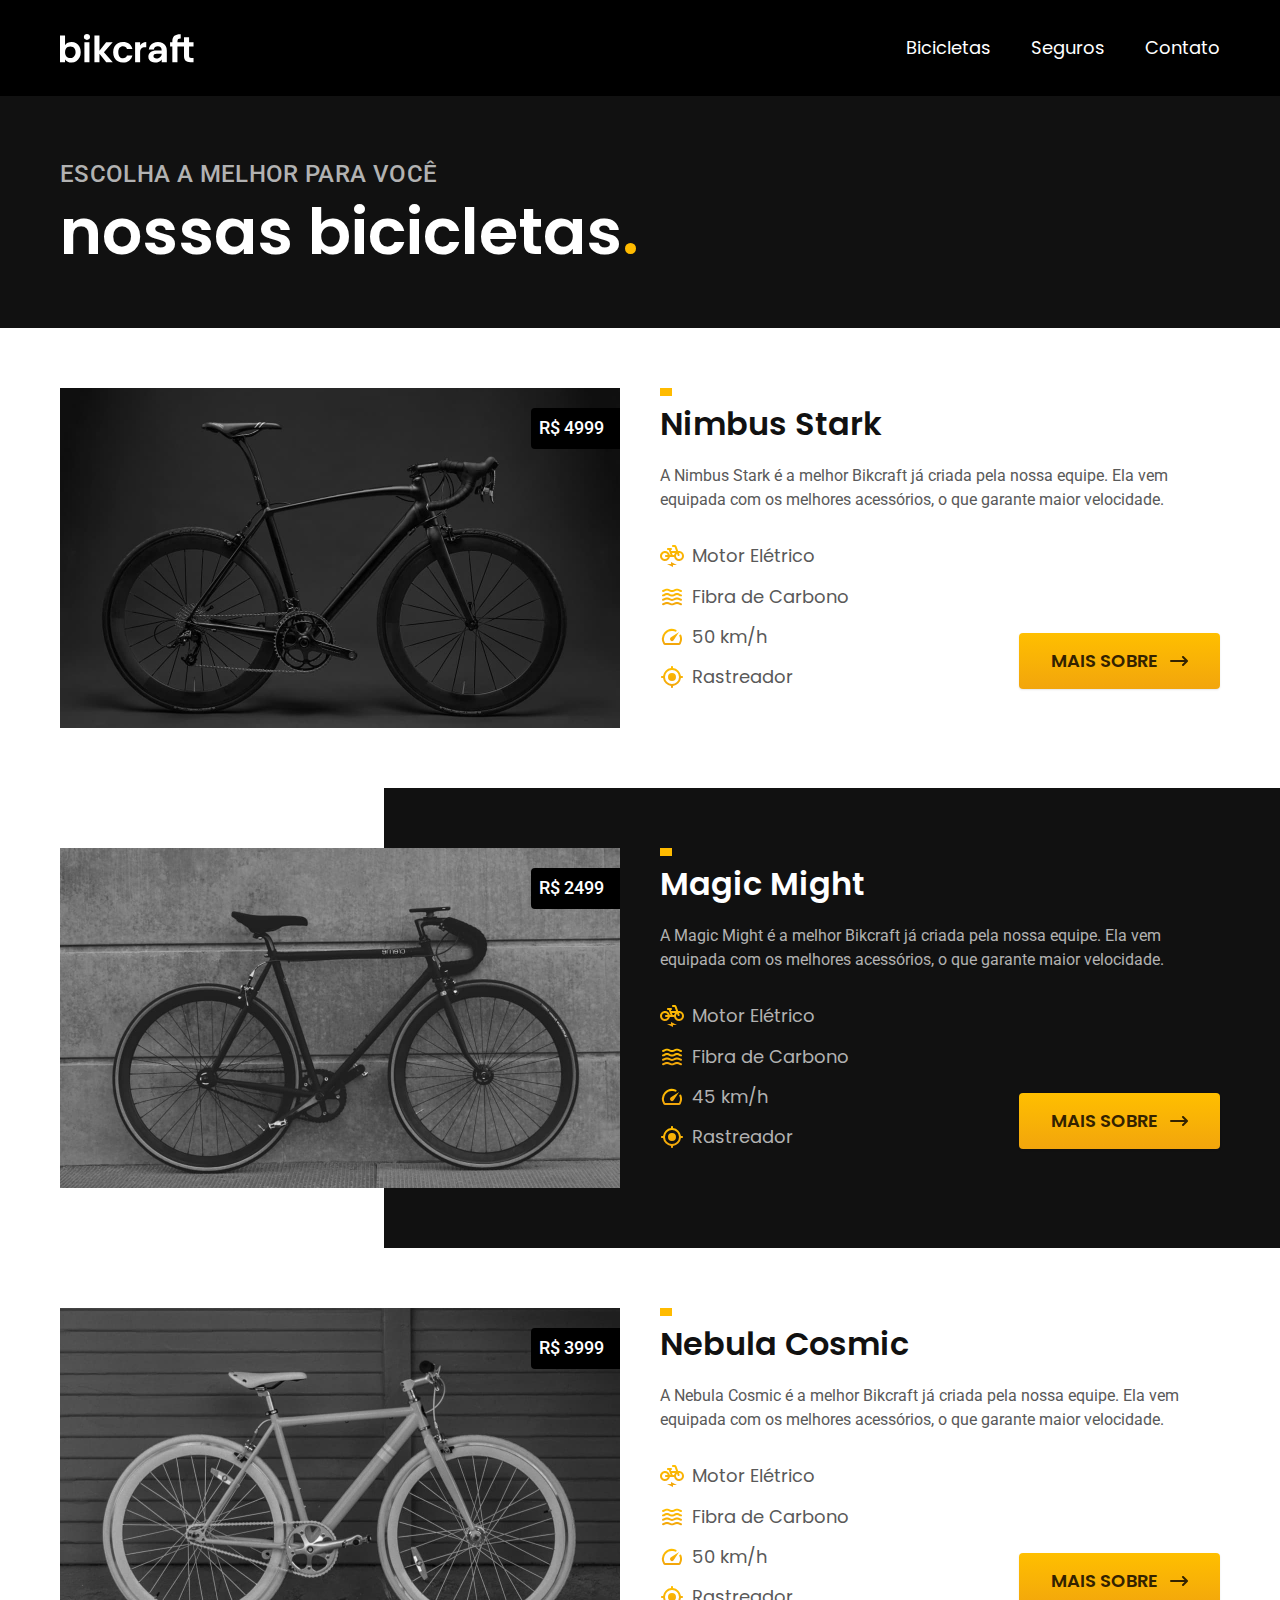
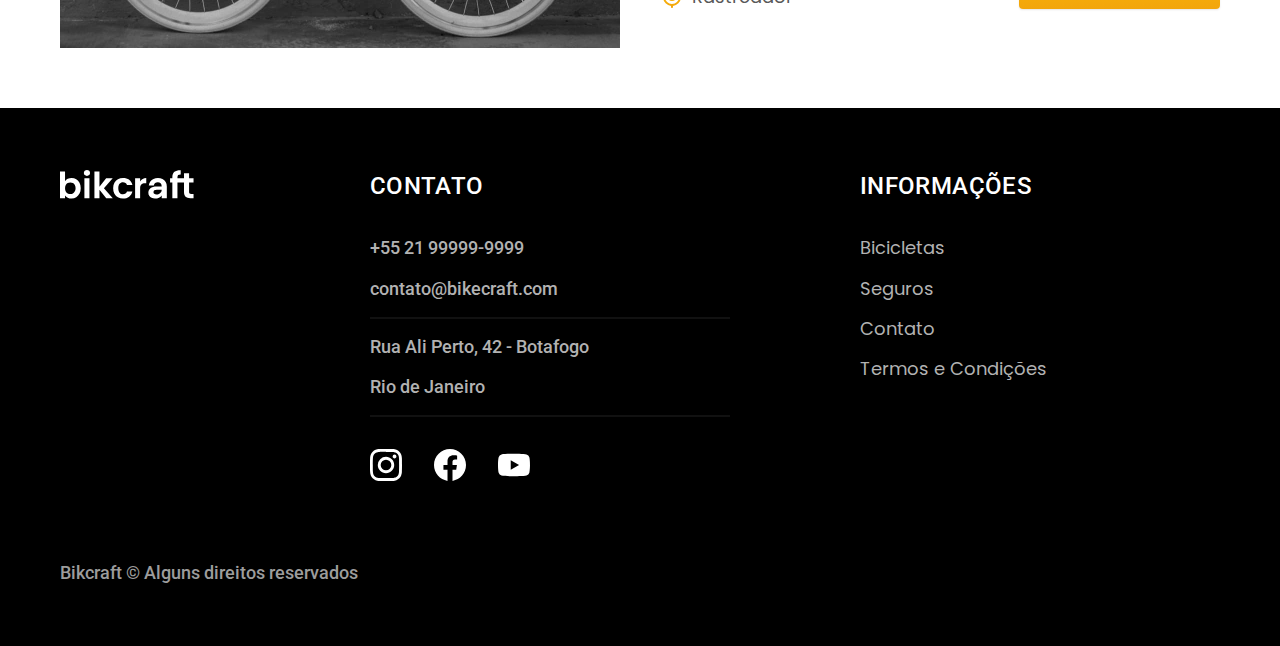
==== bicicletas.html @ 222461ad "1021 Seguros 2" ====
<!DOCTYPE html>
<html lang="pt-br">

<head>
    <meta charset="UTF-8">
    <meta name="viewport" content="width=device-width, initial-scale=1.0">

    <title>Bicicletas | Bikcraft</title>
    <meta name="description" content="Bicicletas.">

    <link rel="stylesheet" href="./css/style.css">

    <link rel="preconnect" href="https://fonts.googleapis.com">
    <link rel="preconnect" href="https://fonts.gstatic.com" crossorigin>
    <link
        href="https://fonts.googleapis.com/css2?family=Merriweather:ital,wght@1,900&family=Poppins:wght@400;600&family=Roboto:wght@500&display=swap"
        rel="stylesheet">
</head>

<body id="bicicletas">
    <header class="header-bg">
        <div class="header container">
            <a href="./">
                <img src="./img/bikcraft.svg" alt="Bikcraft">
            </a>

            <nav aria-label="primaria">
                <ul class="header-menu font-1-m cor-0">
                    <li><a href="./bicicletas.html">Bicicletas</a></li>
                    <li><a href="./seguros.html">Seguros</a></li>
                    <li><a href="./contato.html">Contato</a></li>
                </ul>
            </nav>
        </div>
    </header>

    <main>
        <div class="titulo-bg">
            <div class="titulo container">
                <p class="font-2-l-b cor-5">Escolha a melhor para você</p>
                <h1 class="font-1-xxl cor-0">nossas bicicletas<span class="cor-p1">.</span></h1>
            </div>
        </div>

        <div class="bicicletas container">
            <div class="bicicletas-imagem">
                <img src="./img/bicicletas/nimbus.jpg" alt="Bicicleta preta">
                <span class="font-2-m cor-0">R$ 4999</span>
            </div>
            <div class="bicicletas-conteudo">
                <h2 class="font-1-xl">Nimbus Stark</h2>
                <p class="font-2-s cor-8">A Nimbus Stark é a melhor Bikcraft já criada pela nossa equipe. Ela vem
                    equipada com os melhores acessórios, o que garante maior velocidade.</p>
                <ul class="font-1-m cor-8">
                    <li>
                        <img src="./img/icones/eletrica.svg" alt="">
                        Motor Elétrico
                    </li>
                    <li>
                        <img src="./img/icones/carbono.svg" alt="">
                        Fibra de Carbono
                    </li>
                    <li>
                        <img src="./img/icones/velocidade.svg" alt="">
                        50 km/h
                    </li>
                    <li>
                        <img src="./img/icones/rastreador.svg" alt="">
                        Rastreador
                    </li>
                </ul>
                <a class="botao seta" href="./bicicletas/nimbus.html">Mais Sobre</a>
            </div>
        </div>

        <div class="bicicletas-bg">
            <div class="bicicletas container">
                <div class="bicicletas-imagem">
                    <img src="./img/bicicletas/magic.jpg" alt="Bicicleta preta">
                    <span class="font-2-m cor-0">R$ 2499</span>
                </div>
                <div class="bicicletas-conteudo">
                    <h2 class="font-1-xl cor-0">Magic Might</h2>
                    <p class="font-2-s cor-5">A Magic Might é a melhor Bikcraft já criada pela nossa equipe. Ela vem
                        equipada com os melhores acessórios, o que garante maior velocidade.</p>
                    <ul class="font-1-m cor-5">
                        <li>
                            <img src="./img/icones/eletrica.svg" alt="">
                            Motor Elétrico
                        </li>
                        <li>
                            <img src="./img/icones/carbono.svg" alt="">
                            Fibra de Carbono
                        </li>
                        <li>
                            <img src="./img/icones/velocidade.svg" alt="">
                            45 km/h
                        </li>
                        <li>
                            <img src="./img/icones/rastreador.svg" alt="">
                            Rastreador
                        </li>
                    </ul>
                    <a class="botao seta" href="./bicicletas/magic.html">Mais Sobre</a>
                </div>
            </div>
        </div>

        <div class="bicicletas container">
            <div class="bicicletas-imagem">
                <img src="./img/bicicletas/nebula.jpg" alt="Bicicleta preta">
                <span class="font-2-m cor-0">R$ 3999</span>
            </div>
            <div class="bicicletas-conteudo">
                <h2 class="font-1-xl">Nebula Cosmic</h2>
                <p class="font-2-s cor-8">A Nebula Cosmic é a melhor Bikcraft já criada pela nossa equipe. Ela vem
                    equipada com os melhores acessórios, o que garante maior velocidade.</p>
                <ul class="font-1-m cor-8">
                    <li>
                        <img src="./img/icones/eletrica.svg" alt="">
                        Motor Elétrico
                    </li>
                    <li>
                        <img src="./img/icones/carbono.svg" alt="">
                        Fibra de Carbono
                    </li>
                    <li>
                        <img src="./img/icones/velocidade.svg" alt="">
                        50 km/h
                    </li>
                    <li>
                        <img src="./img/icones/rastreador.svg" alt="">
                        Rastreador
                    </li>
                </ul>
                <a class="botao seta" href="./bicicletas/nebula.html">Mais Sobre</a>
            </div>
        </div>

    </main>

    <footer class="footer-bg">
        <div class="footer container">
            <img src="./img/bikcraft.svg" alt="Bikcraft">
            <div class="footer-contato">
                <h3 class="font-2-l-b cor-0">Contato</h3>
                <ul class="font-2-m cor-5">
                    <li><a href="tel:+5521999999999">+55 21 99999-9999</a></li>
                    <li><a href="mailto:contato@bikcraft.com">contato@bikecraft.com</a></li>
                    <li>Rua Ali Perto, 42 - Botafogo</li>
                    <li>Rio de Janeiro</li>
                </ul>
                <div class="footer-redes">
                    <a href="./"><img src="./img/redes/instagram.svg" alt="Instagram"></a>
                    <a href="./"><img src="./img/redes/facebook.svg" alt="Facebook"></a>
                    <a href="./"><img src="./img/redes/youtube.svg" alt="Youtube"></a>
                </div>
            </div>
            <div class="footer-informacoes">
                <h3 class="font-2-l-b cor-0">Informações</h3>
                <nav>
                    <ul class="font-1-m cor-5">
                        <li><a href="./bicicletas.html">Bicicletas</a></li>
                        <li><a href="./seguros.html">Seguros</a></li>
                        <li><a href="./contato.html">Contato</a></li>
                        <li><a href="./termos.html">Termos e Condições</a></li>
                    </ul>
                </nav>
            </div>
            <p class="footer-copy font-2-m cor-6">Bikcraft © Alguns direitos reservados</p>
        </div>
    </footer>

</body>

</html>
---- css/style.css ----
@import "./global/global.css";
@import "./utilidades/tipografia.css";
@import "./utilidades/cores.css";

@import "./global/header.css";
@import "./global/footer.css";

/* Utilidades */
@import "./utilidades/componentes.css";

/* Home */
@import "./home/introducao.css";
@import "./home/tecnologia.css";
@import "./home/paraceiros.css";
@import "./home/depoimento.css";

/* Bicicletas */
@import "./bicicletas/bicicletas-lista.css";
@import "./bicicletas/bicicletas.css";

/* Seguros */
@import "./seguros/seguros.css";
@import "./seguros/vantagens.css";
@import "./seguros/perguntas.css";

/* Termos */
@import "./termos/termos.css";
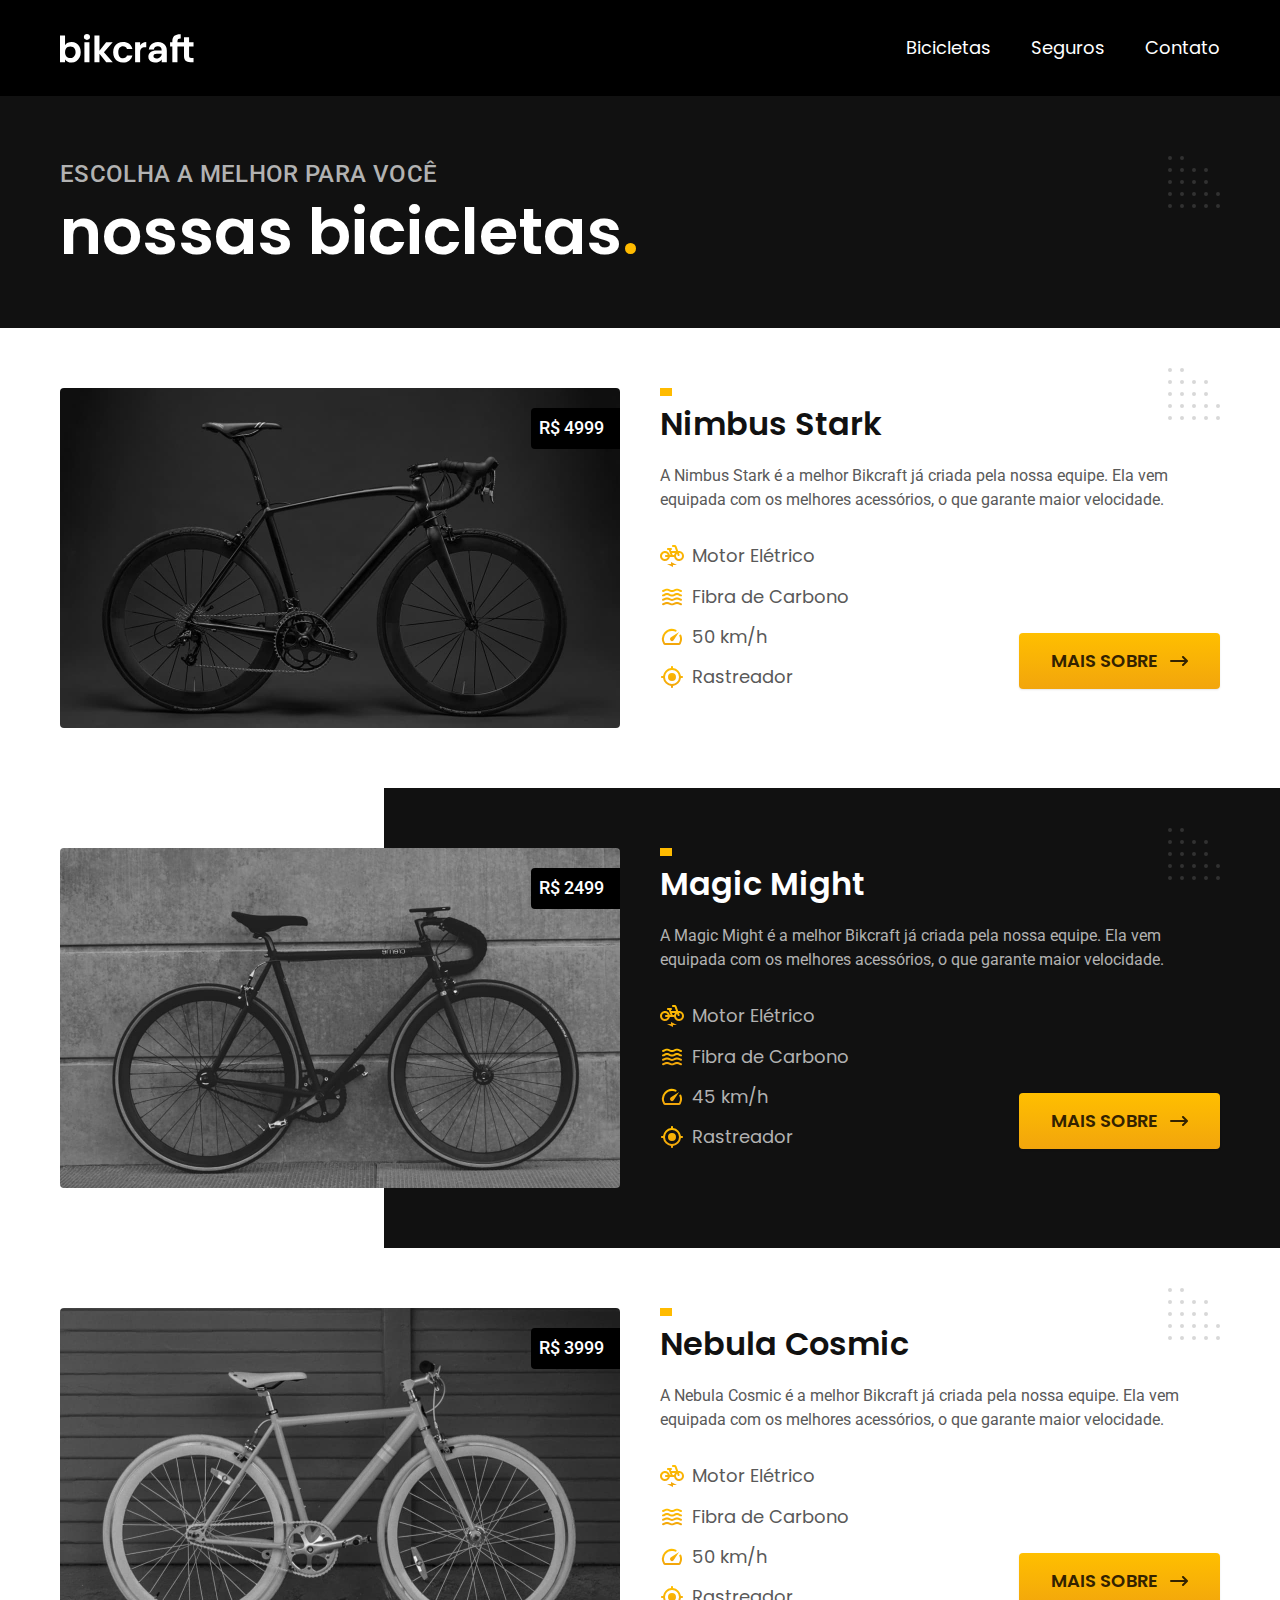
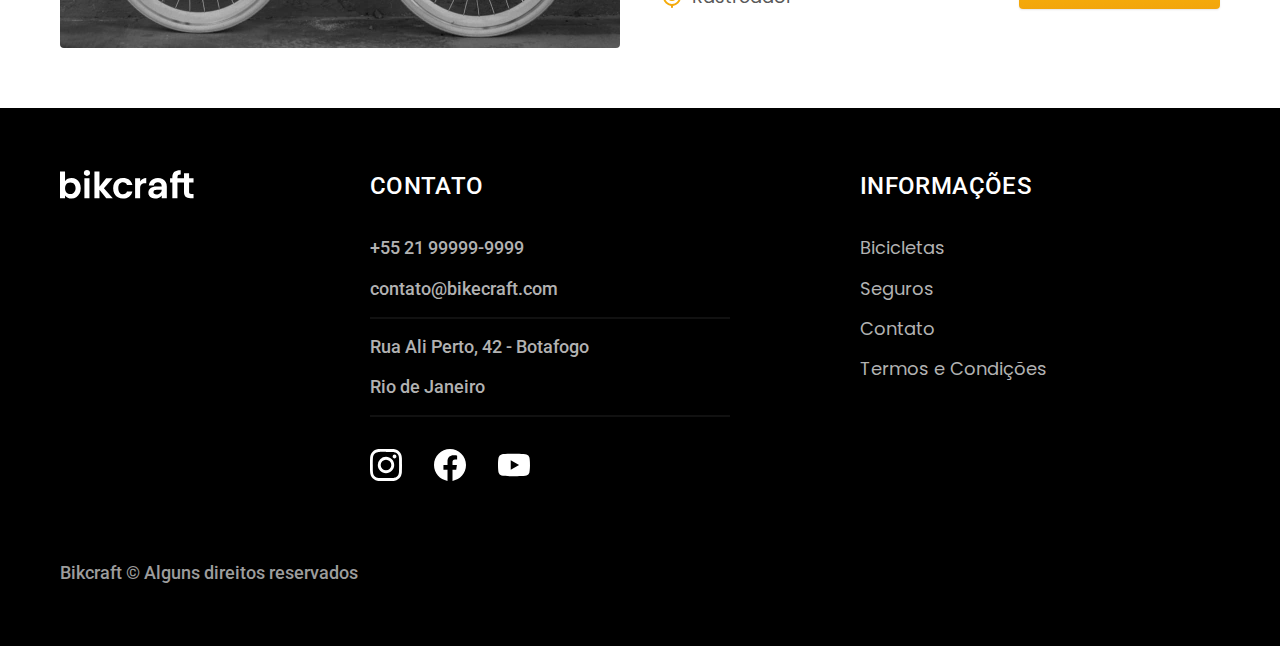
==== commit 5d57003e: "Finalizado HTML e CSS" ====
--- a/bicicletas.html
+++ b/bicicletas.html
@@ -8,13 +8,12 @@
     <title>Bicicletas | Bikcraft</title>
     <meta name="description" content="Bicicletas.">
 
+    <link rel="preload" href="./css/style.css" as="style">
     <link rel="stylesheet" href="./css/style.css">
 
     <link rel="preconnect" href="https://fonts.googleapis.com">
     <link rel="preconnect" href="https://fonts.gstatic.com" crossorigin>
-    <link
-        href="https://fonts.googleapis.com/css2?family=Merriweather:ital,wght@1,900&family=Poppins:wght@400;600&family=Roboto:wght@500&display=swap"
-        rel="stylesheet">
+    <link href="https://fonts.googleapis.com/css2?family=Merriweather:ital,wght@1,900&family=Poppins:wght@400;600&family=Roboto:wght@500&display=swap" rel="stylesheet">
 </head>
 
 <body id="bicicletas">
--- a/css/style.css
+++ b/css/style.css
@@ -7,6 +7,7 @@
 
 /* Utilidades */
 @import "./utilidades/componentes.css";
+@import "./utilidades/formulario.css";
 
 /* Home */
 @import "./home/introducao.css";
@@ -18,10 +19,21 @@
 @import "./bicicletas/bicicletas-lista.css";
 @import "./bicicletas/bicicletas.css";
 
+/* Bicicleta */
+@import "./bicicleta/bicicleta.css";
+@import "./bicicleta/seguro.css";
+
 /* Seguros */
 @import "./seguros/seguros.css";
 @import "./seguros/vantagens.css";
 @import "./seguros/perguntas.css";
 
+/* Contato */
+@import "./contato/contato.css";
+@import "./contato/lojas.css";
+
+/* Orçamento */
+@import "./orcamento/orcamento.css";
+
 /* Termos */
 @import "./termos/termos.css";--- a/css/style.css
+++ b/css/style.css
@@ -7,6 +7,7 @@
 
 /* Utilidades */
 @import "./utilidades/componentes.css";
+@import "./utilidades/formulario.css";
 
 /* Home */
 @import "./home/introducao.css";
@@ -18,10 +19,21 @@
 @import "./bicicletas/bicicletas-lista.css";
 @import "./bicicletas/bicicletas.css";
 
+/* Bicicleta */
+@import "./bicicleta/bicicleta.css";
+@import "./bicicleta/seguro.css";
+
 /* Seguros */
 @import "./seguros/seguros.css";
 @import "./seguros/vantagens.css";
 @import "./seguros/perguntas.css";
 
+/* Contato */
+@import "./contato/contato.css";
+@import "./contato/lojas.css";
+
+/* Orçamento */
+@import "./orcamento/orcamento.css";
+
 /* Termos */
 @import "./termos/termos.css";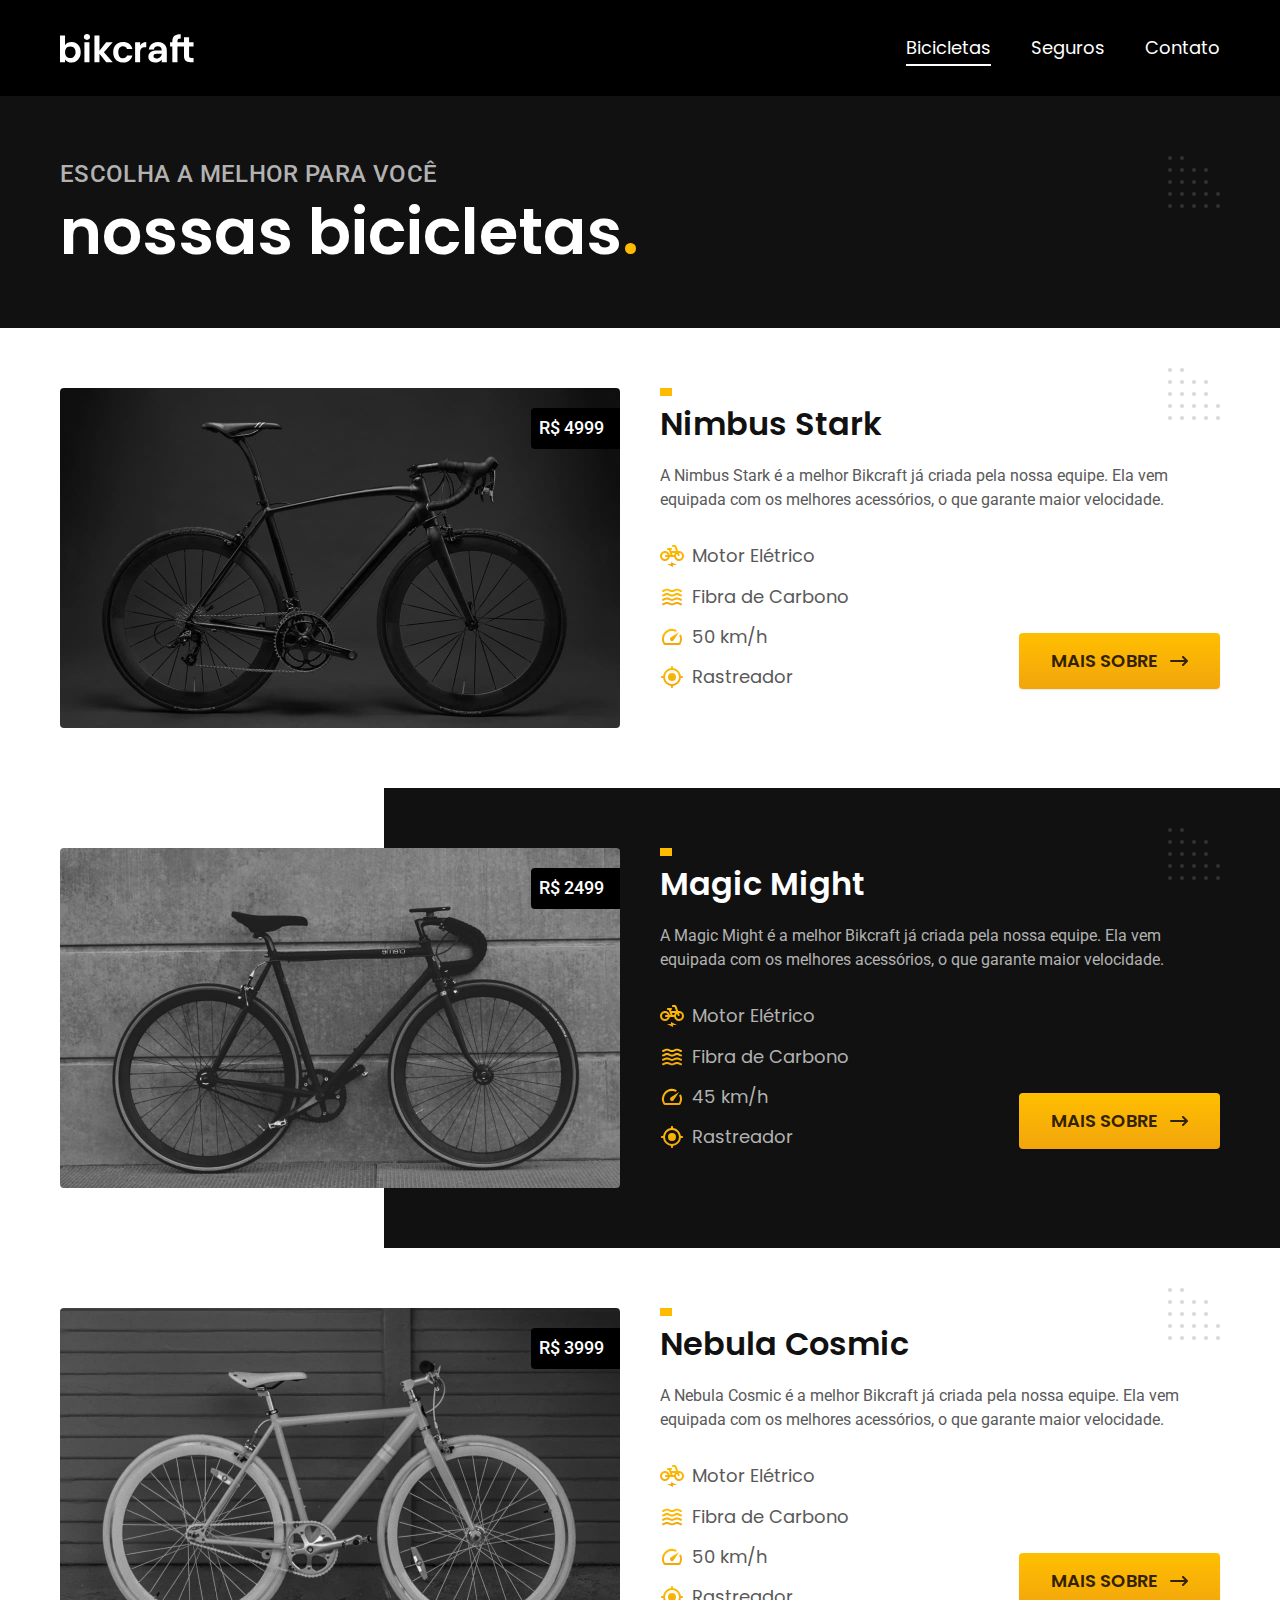
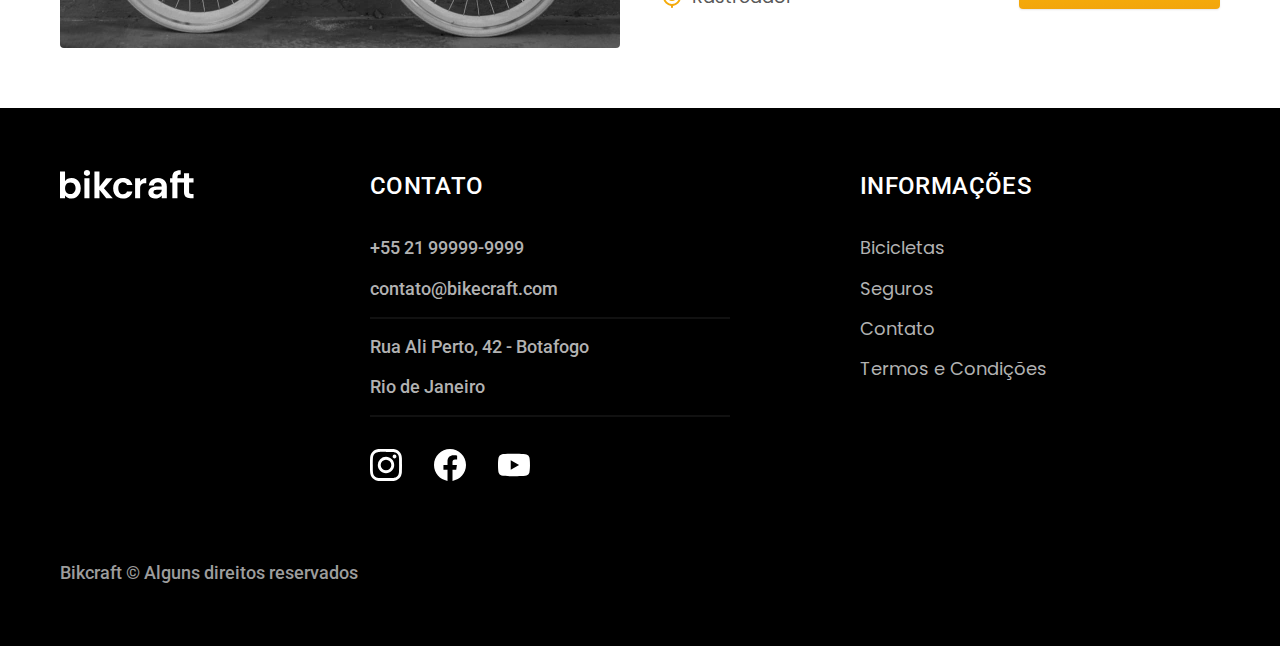
==== commit 8e7a92d1: "Add JavaScript" ====
--- a/bicicletas.html
+++ b/bicicletas.html
@@ -8,12 +8,16 @@
     <title>Bicicletas | Bikcraft</title>
     <meta name="description" content="Bicicletas.">
 
+    <link rel="icon" href="./favicon.svg" type="image/svg+xml">
+
     <link rel="preload" href="./css/style.css" as="style">
     <link rel="stylesheet" href="./css/style.css">
 
     <link rel="preconnect" href="https://fonts.googleapis.com">
     <link rel="preconnect" href="https://fonts.gstatic.com" crossorigin>
-    <link href="https://fonts.googleapis.com/css2?family=Merriweather:ital,wght@1,900&family=Poppins:wght@400;600&family=Roboto:wght@500&display=swap" rel="stylesheet">
+    <link href="https://fonts.googleapis.com/css2?family=Merriweather:ital,wght@1,900&family=Poppins:wght@400;600&family=Roboto:wght@400;500&display=swap" rel="stylesheet">
+
+    <script>document.documentElement.classList.add('js');</script>
 </head>
 
 <body id="bicicletas">
@@ -170,6 +174,7 @@
         </div>
     </footer>
 
+    <script src="./js/script.js"></script>
 </body>
 
 </html>--- a/css/style.css
+++ b/css/style.css
@@ -1,6 +1,7 @@
 @import "./global/global.css";
 @import "./utilidades/tipografia.css";
 @import "./utilidades/cores.css";
+@import "./utilidades/animacao.css";
 
 @import "./global/header.css";
 @import "./global/footer.css";
--- a/css/style.css
+++ b/css/style.css
@@ -1,6 +1,7 @@
 @import "./global/global.css";
 @import "./utilidades/tipografia.css";
 @import "./utilidades/cores.css";
+@import "./utilidades/animacao.css";
 
 @import "./global/header.css";
 @import "./global/footer.css";
